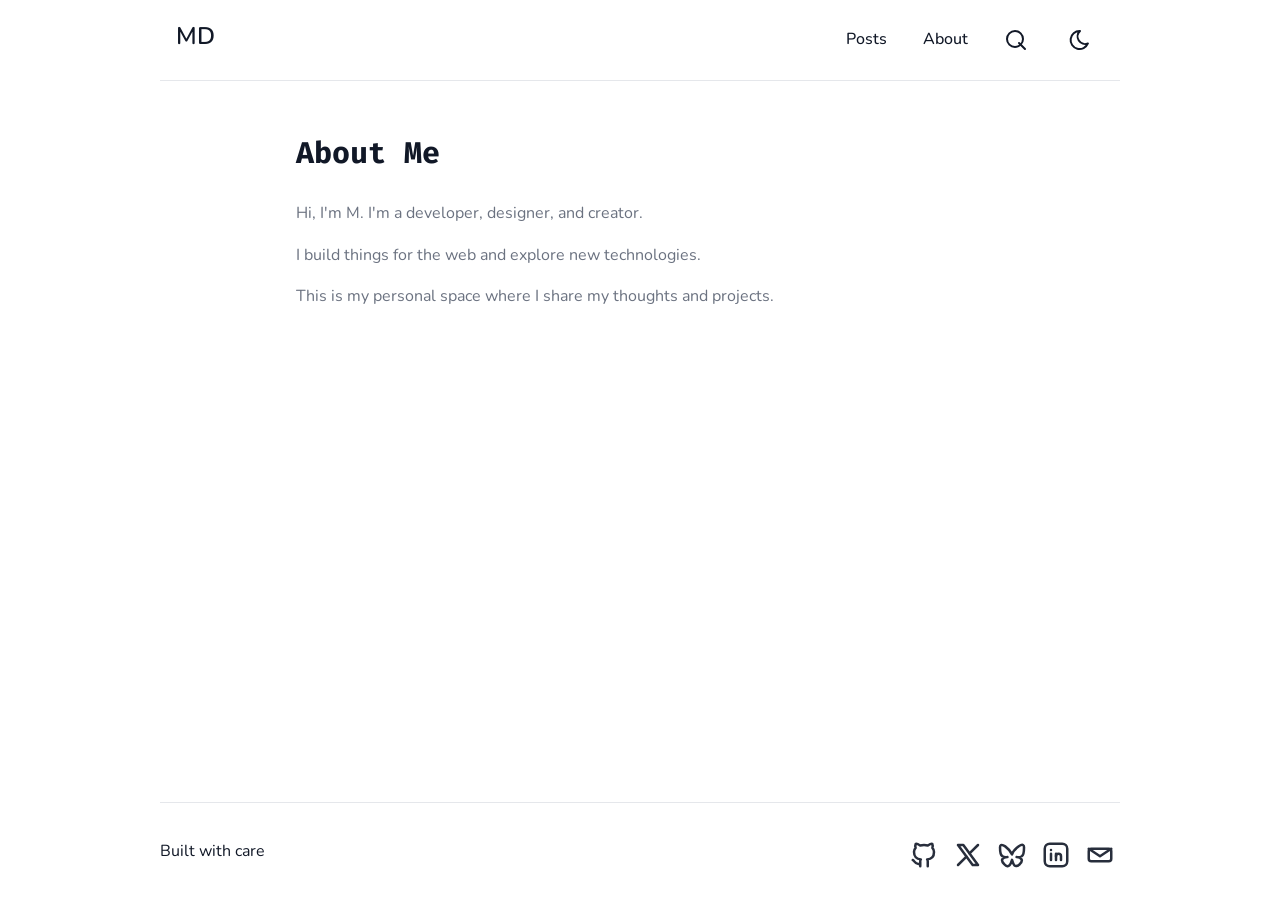
==== about/index.html @ 221013ae "bugfix, about, search" ====
<!DOCTYPE html>
<html lang="en">
<head>
    <meta charset="UTF-8">
    <meta name="viewport" content="width=device-width, initial-scale=1.0">
    <title>About - MD</title>
    <meta name="description" content="About MD - Developer, Designer, Creator.">
    <link rel="icon" type="image/x-icon" href="../favicon.ico">
    <link rel="preconnect" href="https://fonts.googleapis.com">
    <link rel="preconnect" href="https://fonts.gstatic.com" crossorigin>
    <link href="https://fonts.googleapis.com/css2?family=Fira+Code:wght@400;600&family=Nunito:wght@400;600;700&display=swap" rel="stylesheet">
    <link rel="stylesheet" href="../styles.css">
    <style>
        h1, h2 { font-family: 'Fira Code', monospace; }
        body, h3, h4, h5, h6, p, a, li { font-family: 'Nunito', sans-serif; }
    </style>
</head>
<body>
    <header>
        <a id="skip-to-content" href="#main-content">Skip to content</a>
        <div id="nav-container">
            <div id="top-nav-wrap">
                <a href="../" class="site-title">MD</a>
                <nav id="nav-menu">
                    <button id="menu-btn" aria-label="Open Menu" aria-expanded="false" aria-controls="menu-items">
                        <svg class="icon" id="menu-icon" width="24" height="24" viewBox="0 0 24 24" fill="none" stroke="currentColor" stroke-width="2" stroke-linecap="round" stroke-linejoin="round">
                            <path d="M4 6h16"></path>
                            <path d="M7 12h13"></path>
                            <path d="M10 18h10"></path>
                        </svg>
                        <svg class="icon hidden" id="close-icon" width="24" height="24" viewBox="0 0 24 24" fill="none" stroke="currentColor" stroke-width="2" stroke-linecap="round" stroke-linejoin="round">
                            <path d="M18 6l-12 12"></path>
                            <path d="M6 6l12 12"></path>
                        </svg>
                    </button>
                    <ul id="menu-items" class="hidden">
                        <li><a href="../posts/">Posts</a></li>
                        <li><a href="../about/">About</a></li>
                        <li>
                            <a href="../search/" class="icon-btn" aria-label="search" title="Search">
                                <svg width="24" height="24" viewBox="0 0 24 24" fill="none" stroke="currentColor" stroke-width="2" stroke-linecap="round" stroke-linejoin="round">
                                    <circle cx="11" cy="11" r="8"></circle>
                                    <path d="M21 21l-6 -6"></path>
                                </svg>
                            </a>
                        </li>
                        <li>
                            <button id="theme-btn" class="icon-btn" title="Toggles light & dark" aria-label="auto" aria-live="polite">
                                <svg class="sun-icon" width="24" height="24" viewBox="0 0 24 24" fill="none" stroke="currentColor" stroke-width="2" stroke-linecap="round" stroke-linejoin="round">
                                    <path d="M12 3a7.5 7.5 0 0 0 7.92 12.446a9 9 0 1 1 -8.313 -12.454z"></path>
                                </svg>
                                <svg class="moon-icon" width="24" height="24" viewBox="0 0 24 24" fill="none" stroke="currentColor" stroke-width="2" stroke-linecap="round" stroke-linejoin="round">
                                    <circle cx="12" cy="12" r="5"></circle>
                                    <path d="M12 1v2"></path>
                                    <path d="M12 21v2"></path>
                                    <path d="M4.22 4.22l1.42 1.42"></path>
                                    <path d="M18.36 18.36l1.42 1.42"></path>
                                    <path d="M1 12h2"></path>
                                    <path d="M21 12h2"></path>
                                    <path d="M4.22 19.78l1.42-1.42"></path>
                                    <path d="M18.36 5.64l1.42-1.42"></path>
                                </svg>
                            </button>
                        </li>
                    </ul>
                </nav>
            </div>
        </div>
        <div class="divider"></div>
    </header>

    <main id="main-content">
        <section class="page-content">
            <h1>About Me</h1>
            <p>Hi, I'm M. I'm a developer, designer, and creator.</p>
            <p>I build things for the web and explore new technologies.</p>
            <p>This is my personal space where I share my thoughts and projects.</p>
        </section>
    </main>

    <footer>
        <div class="divider"></div>
        <div class="footer-content">
            <div class="social-links">
                <a href="#" class="social-link" title="GitHub">
                    <svg width="24" height="24" viewBox="0 0 24 24" fill="none" stroke="currentColor" stroke-width="2" stroke-linecap="round" stroke-linejoin="round">
                        <path d="M9 19c-4.3 1.4 -4.3 -2.5 -6 -3m12 5v-3.5c0 -1 .1 -1.4 -.5 -2c2.8 -.3 5.5 -1.4 5.5 -6a4.6 4.6 0 0 0 -1.3 -3.2a4.2 4.2 0 0 0 -.1 -3.2s-1.1 -.3 -3.5 1.3a12.3 12.3 0 0 0 -6.2 0c-2.4 -1.6 -3.5 -1.3 -3.5 -1.3a4.2 4.2 0 0 0 -.1 3.2a4.6 4.6 0 0 0 -1.3 3.2c0 4.6 2.7 5.7 5.5 6c-.6 .6 -.6 1.2 -.5 2v3.5"></path>
                    </svg>
                </a>
                <a href="#" class="social-link" title="X">
                    <svg width="24" height="24" viewBox="0 0 24 24" fill="none" stroke="currentColor" stroke-width="2" stroke-linecap="round" stroke-linejoin="round">
                        <path d="M4 4l11.733 16h4.267l-11.733 -16z"></path>
                        <path d="M4 20l6.768 -6.768m2.46 -2.46l6.772 -6.772"></path>
                    </svg>
                </a>
                <a href="#" class="social-link" title="BlueSky">
                    <svg width="24" height="24" viewBox="0 0 24 24" fill="none" stroke="currentColor" stroke-width="2" stroke-linecap="round" stroke-linejoin="round">
                        <path d="M12 11.5c-.87-1.69-3.24-4.84-5.44-6.4c-2.1-1.48-2.89-1.24-3.42-1.01c-.62.27-.72 1.17-.72 1.72c0 .55.3 4.52.5 5.18c.65 2.19 2.97 2.93 5.1 2.69c.11-.02.22-.03.33-.04c-.11.01-.22.03-.33.04c-3.13.47-5.91 1.61-2.26 5.67c4.01 4.15 5.5-.89 6.26-3.45c.76 2.56 1.64 7.42 6.19 3.45c3.41-3.45.94-5.2-2.19-5.67c-.11-.01-.22-.03-.33-.04c.11.01.22.02.33.04c2.14.24 4.45-.5 5.1-2.69c.2-.66.5-4.63.5-5.18c0-.55-.11-1.49-.72-1.77c-.53-.24-1.33-.5-3.44.99c-2.2 1.56-4.57 3.71-5.44 6.4Z"></path>
                    </svg>
                </a>
                <a href="#" class="social-link" title="LinkedIn">
                    <svg width="24" height="24" viewBox="0 0 24 24" fill="none" stroke="currentColor" stroke-width="2" stroke-linecap="round" stroke-linejoin="round">
                        <path d="M8 11v5"></path>
                        <path d="M8 8v.01"></path>
                        <path d="M12 16v-5"></path>
                        <path d="M16 16v-3a2 2 0 1 0 -4 0"></path>
                        <path d="M3 7a4 4 0 0 1 4 -4h10a4 4 0 0 1 4 4v10a4 4 0 0 1 -4 4h-10a4 4 0 0 1 -4 -4z"></path>
                    </svg>
                </a>
                <a href="#" class="social-link" title="Email">
                    <svg width="24" height="24" viewBox="0 0 24 24" fill="none" stroke="currentColor" stroke-width="2" stroke-linecap="round" stroke-linejoin="round">
                        <rect x="3" y="7" width="18" height="10" rx="2"></rect>
                        <path d="M3 7l9 6l9 -6"></path>
                    </svg>
                </a>
            </div>
            <div class="footer-credit">
                <span>Built with care</span>
            </div>
        </div>
    </footer>

    <script src="../script.js"></script>
</body>
</html>
---- styles.css ----
:root {
    --bg-primary: #ffffff;
    --bg-secondary: #f9fafb;
    --text-primary: #111827;
    --text-secondary: #6b7280;
    --accent: #2563eb;
    --border: #e5e7eb;
    --icon-stroke: #6b7280;
}

[data-theme="dark"] {
    --bg-primary: #111827;
    --bg-secondary: #1f2937;
    --text-primary: #f9fafb;
    --text-secondary: #9ca3af;
    --accent: #60a5fa;
    --border: #374151;
    --icon-stroke: #9ca3af;
}

* {
    margin: 0;
    padding: 0;
    box-sizing: border-box;
}

html {
    font-family: -apple-system, BlinkMacSystemFont, "Segoe UI", Roboto, "Helvetica Neue", Arial, sans-serif;
    font-size: 16px;
    line-height: 1.6;
    color: var(--text-primary);
    background-color: var(--bg-primary);
    transition: background-color 0.3s ease, color 0.3s ease;
}

body {
    min-height: 100vh;
    display: flex;
    flex-direction: column;
}

a {
    color: inherit;
    text-decoration: none;
}

ul {
    list-style: none;
}

button {
    background: none;
    border: none;
    cursor: pointer;
    font: inherit;
    color: inherit;
}

#skip-to-content {
    position: absolute;
    top: -100px;
    left: 16px;
    z-index: 50;
    background: var(--bg-primary);
    color: var(--accent);
    padding: 8px 12px;
    border-radius: 4px;
    transition: top 0.2s;
}

#skip-to-content:focus {
    top: 16px;
}

#nav-container {
    max-width: 960px;
    margin: 0 auto;
    padding: 0 16px;
}

#top-nav-wrap {
    display: flex;
    justify-content: space-between;
    align-items: baseline;
    padding: 16px 0;
}

.site-title {
    font-size: 1.5rem;
    font-weight: 600;
    white-space: nowrap;
}

#nav-menu {
    display: flex;
    flex-direction: column;
    align-items: center;
}

#menu-btn {
    display: none;
    padding: 8px;
}

#menu-btn .icon {
    display: block;
}

#menu-items {
    display: flex;
    gap: 20px;
    align-items: center;
}

#menu-items li a,
#menu-items li button {
    padding: 4px 8px;
    font-weight: 500;
    transition: color 0.2s;
}

#menu-items li a:hover,
#menu-items li button:hover {
    color: var(--accent);
}

.icon-btn {
    display: flex;
    align-items: center;
    justify-content: center;
    padding: 12px;
}

@media (min-width: 641px) {
    #menu-items {
        display: flex !important;
    }
}

@media (max-width: 640px) {
    #menu-btn {
        display: block;
        align-self: flex-end;
    }

    #menu-items {
        display: none;
        flex-direction: column;
        width: 176px;
        margin-top: 16px;
        gap: 8px;
    }

    #menu-items:not(.hidden) {
        display: grid;
        grid-template-columns: 1fr 1fr;
    }

    #menu-items li a {
        display: block;
        text-align: center;
        padding: 12px;
    }

    #menu-items li .icon-btn {
        padding: 12px;
    }
}

#theme-btn {
    position: relative;
    width: 48px;
    height: 48px;
    transition: background-color 0.3s ease;
}

@media (max-width: 640px) {
    #theme-btn {
        width: 48px;
        height: 48px;
    }
}

#theme-btn svg {
    position: absolute;
    top: 50%;
    left: 50%;
    transform: translate(-50%, -50%);
    transition: opacity 0.4s ease, transform 0.4s ease;
}

.sun-icon {
    opacity: 1;
    transform: scale(1) rotate(0deg);
}

.moon-icon {
    opacity: 0;
    transform: scale(0) rotate(-90deg);
}

[data-theme="dark"] .sun-icon {
    opacity: 0;
    transform: scale(0) rotate(90deg);
}

[data-theme="dark"] .moon-icon {
    opacity: 1;
    transform: scale(1) rotate(0deg);
}

.divider {
    max-width: 960px;
    margin: 0 auto;
    border: 0;
    border-top: 1px solid var(--border);
}

main {
    max-width: 960px;
    width: 100%;
    margin: 0 auto;
    padding: 0 16px;
}

#hero {
    padding-top: 24px;
    padding-bottom: 16px;
}

.hero-content {
    display: flex;
    flex-direction: column;
    gap: 16px;
    align-items: center;
}

@media (min-width: 640px) {
    .hero-content {
        flex-direction: row;
        align-items: flex-start;
    }
}

.avatar-link {
    display: block;
    margin: 0 auto;
    transition: transform 0.3s, box-shadow 0.3s;
}

.avatar-link:hover .avatar {
    transform: scale(1.05);
    box-shadow: 0 10px 25px rgba(0, 0, 0, 0.15);
}

.avatar-placeholder {
    width: 96px;
    height: 96px;
    border-radius: 50%;
    background: var(--bg-secondary);
    display: flex;
    align-items: center;
    justify-content: center;
    font-family: 'Fira Code', monospace;
    font-size: 1.5rem;
    font-weight: 600;
    color: var(--text);
}

.hero-text {
    flex: 1;
    text-align: center;
}

@media (min-width: 640px) {
    .hero-text {
        text-align: left;
        padding-left: 16px;
    }
}

.title-row {
    display: flex;
    align-items: center;
    justify-content: center;
    gap: 8px;
}

@media (min-width: 640px) {
    .title-row {
        justify-content: flex-start;
    }
}

h1 {
    font-size: 1.5rem;
    font-weight: 700;
    margin: 8px 0;
}

@media (min-width: 640px) {
    h1 {
        font-size: 1.875rem;
        margin: 16px 0;
    }
}

.rss-link svg {
    stroke: var(--accent);
    stroke-width: 3;
    transform: scale(1.25);
}

.hero-text p {
    opacity: 0.8;
}

.social-links {
    display: flex;
    justify-content: center;
    gap: 4px;
    margin-top: 16px;
    flex-wrap: wrap;
}

@media (min-width: 640px) {
    .social-links {
        justify-content: flex-start;
    }
}

.social-link {
    display: inline-block;
    padding: 8px;
    transition: transform 0.2s, color 0.2s;
}

.social-link:hover {
    color: var(--accent);
    transform: rotate(6deg);
}

.social-link svg {
    display: inline-block;
    width: 24px;
    height: 24px;
    transform: scale(1.25);
    opacity: 0.9;
}

@media (max-width: 640px) {
    .social-link svg {
        transform: scale(1.25);
    }
}

#recent-posts {
    padding-top: 48px;
    padding-bottom: 24px;
}

#recent-posts ul li {
    margin: 32px 0;
}

.post-item h3 {
    font-size: 1.125rem;
    font-weight: 500;
    text-decoration: dashed;
    text-underline-offset: 4px;
}

.post-link {
    display: inline-block;
    color: var(--accent);
    text-decoration: dashed;
}

.post-link:hover {
    text-decoration: underline;
    text-underline-offset: 4px;
}

.post-meta {
    display: flex;
    align-items: center;
    gap: 12px;
    margin-bottom: 12px;
}

.post-meta .date {
    display: flex;
    align-items: center;
    gap: 8px;
    opacity: 0.8;
}

.post-meta svg {
    display: inline-block;
    width: 20px;
    height: 20px;
    min-width: 20px;
}

@media (max-width: 640px) {
    .post-meta svg {
        width: 16px;
        height: 16px;
        min-width: 16px;
    }
}

.post-meta time {
    font-size: 0.875rem;
    font-style: italic;
}

.read-time {
    font-size: 0.875rem;
    font-style: italic;
    opacity: 0.8;
}

.post-item > p {
    opacity: 0.8;
    flex: 1;
}

.all-posts-link {
    text-align: center;
    margin: 32px 0;
}

.all-posts-link a {
    display: inline-block;
    color: inherit;
    transition: color 0.2s;
}

.all-posts-link a:hover {
    color: var(--accent);
}

.all-posts-link svg {
    display: inline-block;
    vertical-align: middle;
}

footer {
    width: 100%;
    max-width: 960px;
    margin: auto auto 0;
}

.footer-content {
    display: flex;
    flex-direction: column;
    align-items: center;
    justify-content: space-between;
    padding: 24px 16px;
}

@media (min-width: 640px) {
    .footer-content {
        flex-direction: row-reverse;
        padding: 16px 0;
    }
}

.footer-credit {
    display: flex;
    flex-direction: column;
    align-items: center;
    white-space: nowrap;
    margin-top: 8px;
}

@media (min-width: 640px) {
    .footer-credit {
        margin-top: 0;
    }
}

.footer-credit a {
    transition: color 0.2s;
}

.footer-credit a:hover {
    color: var(--accent);
}

.hidden {
    display: none !important;
}

.sr-only {
    position: absolute;
    width: 1px;
    height: 1px;
    padding: 0;
    margin: -1px;
    overflow: hidden;
    clip: rect(0, 0, 0, 0);
    white-space: nowrap;
    border: 0;
}

.markdown-content {
    line-height: 1.7;
}

.markdown-content h1,
.markdown-content h2,
.markdown-content h3,
.markdown-content h4,
.markdown-content h5,
.markdown-content h6 {
    margin-top: 1.5em;
    margin-bottom: 0.5em;
}

.markdown-content p {
    margin-bottom: 1em;
}

.markdown-content strong {
    font-weight: 700;
}

.markdown-content em {
    font-style: italic;
}

.markdown-content u {
    text-decoration: underline;
}

.markdown-content a {
    color: var(--link);
}

.markdown-content a:hover {
    text-decoration: underline;
}

.markdown-content code {
    font-family: 'Fira Code', monospace;
    background: var(--bg-secondary);
    padding: 0.2em 0.4em;
    border-radius: 4px;
    font-size: 0.9em;
}

.markdown-content pre {
    background: var(--bg-secondary);
    padding: 1em;
    border-radius: 8px;
    overflow-x: auto;
    margin: 1em 0;
}

.markdown-content pre code {
    background: none;
    padding: 0;
}

.markdown-content blockquote {
    border-left: 4px solid var(--border);
    padding-left: 1em;
    margin: 1em 0;
    font-style: italic;
    color: var(--text-secondary);
}

.markdown-content img {
    max-width: 100%;
    height: auto;
    border-radius: 8px;
    margin: 1em 0;
}

.markdown-content ul,
.markdown-content ol {
    padding-left: 1.5em;
    margin: 1em 0;
}

.markdown-content li {
    margin-bottom: 0.5em;
}

.markdown-content hr {
    border: none;
    border-top: 1px solid var(--border);
    margin: 2em 0;
}

.post-header {
    margin-bottom: 2em;
}

.post-header h1 {
    margin-bottom: 0.5em;
}

.page-content {
    max-width: 720px;
    margin: 0 auto;
    padding: 2rem 1rem;
}

.page-content h1 {
    margin-bottom: 1.5rem;
}

.page-content p {
    margin-bottom: 1rem;
    color: var(--text-secondary);
}

.search-page {
    max-width: 720px;
    margin: 0 auto;
    padding: 2rem 1rem;
}

.search-page h1 {
    margin-bottom: 1.5rem;
}

.search-form {
    margin-bottom: 2rem;
}

.search-form input {
    width: 100%;
    padding: 12px 16px;
    font-size: 1rem;
    border: 1px solid var(--border);
    border-radius: 8px;
    background: var(--bg-secondary);
    color: var(--text-primary);
    outline: none;
    transition: border-color 0.2s, box-shadow 0.2s;
}

.search-form input:focus {
    border-color: var(--accent);
    box-shadow: 0 0 0 3px rgba(37, 99, 235, 0.1);
}

#search-results {
    display: flex;
    flex-direction: column;
    gap: 1.5rem;
}

#search-empty {
    color: var(--text-secondary);
    text-align: center;
    padding: 2rem;
}
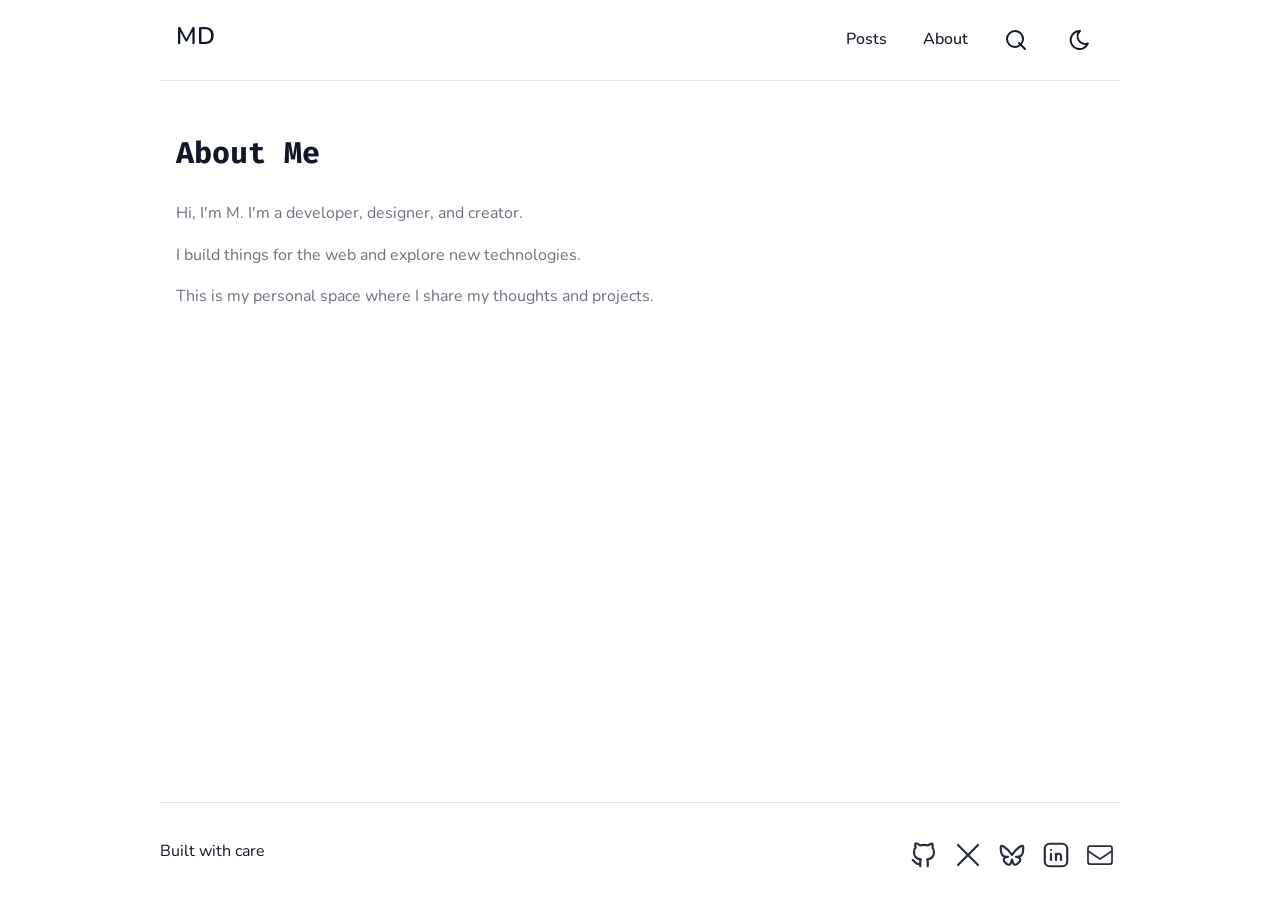
==== commit dba37a81: "bugfix, features" ====
--- a/about/index.html
+++ b/about/index.html
@@ -82,37 +82,67 @@
         <div class="divider"></div>
         <div class="footer-content">
             <div class="social-links">
-                <a href="#" class="social-link" title="GitHub">
-                    <svg width="24" height="24" viewBox="0 0 24 24" fill="none" stroke="currentColor" stroke-width="2" stroke-linecap="round" stroke-linejoin="round">
-                        <path d="M9 19c-4.3 1.4 -4.3 -2.5 -6 -3m12 5v-3.5c0 -1 .1 -1.4 -.5 -2c2.8 -.3 5.5 -1.4 5.5 -6a4.6 4.6 0 0 0 -1.3 -3.2a4.2 4.2 0 0 0 -.1 -3.2s-1.1 -.3 -3.5 1.3a12.3 12.3 0 0 0 -6.2 0c-2.4 -1.6 -3.5 -1.3 -3.5 -1.3a4.2 4.2 0 0 0 -.1 3.2a4.6 4.6 0 0 0 -1.3 3.2c0 4.6 2.7 5.7 5.5 6c-.6 .6 -.6 1.2 -.5 2v3.5"></path>
-                    </svg>
-                </a>
-                <a href="#" class="social-link" title="X">
-                    <svg width="24" height="24" viewBox="0 0 24 24" fill="none" stroke="currentColor" stroke-width="2" stroke-linecap="round" stroke-linejoin="round">
-                        <path d="M4 4l11.733 16h4.267l-11.733 -16z"></path>
-                        <path d="M4 20l6.768 -6.768m2.46 -2.46l6.772 -6.772"></path>
-                    </svg>
-                </a>
-                <a href="#" class="social-link" title="BlueSky">
-                    <svg width="24" height="24" viewBox="0 0 24 24" fill="none" stroke="currentColor" stroke-width="2" stroke-linecap="round" stroke-linejoin="round">
-                        <path d="M12 11.5c-.87-1.69-3.24-4.84-5.44-6.4c-2.1-1.48-2.89-1.24-3.42-1.01c-.62.27-.72 1.17-.72 1.72c0 .55.3 4.52.5 5.18c.65 2.19 2.97 2.93 5.1 2.69c.11-.02.22-.03.33-.04c-.11.01-.22.03-.33.04c-3.13.47-5.91 1.61-2.26 5.67c4.01 4.15 5.5-.89 6.26-3.45c.76 2.56 1.64 7.42 6.19 3.45c3.41-3.45.94-5.2-2.19-5.67c-.11-.01-.22-.03-.33-.04c.11.01.22.02.33.04c2.14.24 4.45-.5 5.1-2.69c.2-.66.5-4.63.5-5.18c0-.55-.11-1.49-.72-1.77c-.53-.24-1.33-.5-3.44.99c-2.2 1.56-4.57 3.71-5.44 6.4Z"></path>
-                    </svg>
-                </a>
-                <a href="#" class="social-link" title="LinkedIn">
-                    <svg width="24" height="24" viewBox="0 0 24 24" fill="none" stroke="currentColor" stroke-width="2" stroke-linecap="round" stroke-linejoin="round">
-                        <path d="M8 11v5"></path>
-                        <path d="M8 8v.01"></path>
-                        <path d="M12 16v-5"></path>
-                        <path d="M16 16v-3a2 2 0 1 0 -4 0"></path>
-                        <path d="M3 7a4 4 0 0 1 4 -4h10a4 4 0 0 1 4 4v10a4 4 0 0 1 -4 4h-10a4 4 0 0 1 -4 -4z"></path>
-                    </svg>
-                </a>
-                <a href="#" class="social-link" title="Email">
-                    <svg width="24" height="24" viewBox="0 0 24 24" fill="none" stroke="currentColor" stroke-width="2" stroke-linecap="round" stroke-linejoin="round">
-                        <rect x="3" y="7" width="18" height="10" rx="2"></rect>
-                        <path d="M3 7l9 6l9 -6"></path>
-                    </svg>
-                </a>
+                <!-- GitHub -->
+<a href="#" class="social-link" title="GitHub">
+<svg viewBox="0 0 24 24" width="24" height="24" fill="none"
+stroke="currentColor" stroke-width="1.75"
+stroke-linecap="round" stroke-linejoin="round">
+<path d="M9 19c-4 1.5-4-2-6-3"/>
+<path d="M15 21v-3.5c0-1 .1-1.5-.5-2 3-.35 5.5-1.5 5.5-6
+0-1.2-.4-2.3-1.2-3.2.1-.3.5-1.6-.1-3.3
+0 0-1.1-.3-3.5 1.3a11.8 11.8 0 0 0-6.4 0
+C6.4 2.4 5.3 2.7 5.3 2.7c-.6 1.7-.2 3 .1 3.3
+A4.6 4.6 0 0 0 4 9.5c0 4.5 2.5 5.6 5.5 6
+-.6.5-.6 1.2-.5 2V21"/>
+</svg>
+</a>
+
+<!-- X -->
+<a href="#" class="social-link" title="X">
+<svg viewBox="0 0 24 24" width="24" height="24" fill="none"
+stroke="currentColor" stroke-width="1.75"
+stroke-linecap="round" stroke-linejoin="round">
+<path d="M4 4L20 20"/>
+<path d="M20 4L4 20"/>
+</svg>
+</a>
+
+<!-- Bluesky -->
+<a href="#" class="social-link" title="Bluesky">
+<svg viewBox="0 0 24 24" width="24" height="24" fill="none"
+stroke="currentColor" stroke-width="1.75"
+stroke-linecap="round" stroke-linejoin="round">
+<path d="M12 12c-1.5-2.5-4.5-5.5-7-7-1-.6-2-.4-2 .7
+0 1.2.3 4 .6 5 .7 2.2 3 3 5.3 2.7
+-2.8.5-5.2 1.7-2 5 3.5 3.6 4.6-.7 5.1-2.7
+.5 2 1.6 6.3 5.1 2.7 3.2-3.3.8-4.5-2-5
+2.3.3 4.6-.5 5.3-2.7.3-1 .6-3.8.6-5
+0-1.1-1-1.3-2-.7-2.5 1.5-5.5 4.5-7 7z"/>
+</svg>
+</a>
+
+<!-- LinkedIn -->
+<a href="#" class="social-link" title="LinkedIn">
+<svg viewBox="0 0 24 24" width="24" height="24" fill="none"
+stroke="currentColor" stroke-width="1.75"
+stroke-linecap="round" stroke-linejoin="round">
+<rect x="3" y="3" width="18" height="18" rx="4"/>
+<path d="M8 11v5"/>
+<path d="M8 8v.01"/>
+<path d="M12 16v-5"/>
+<path d="M16 16v-3a2 2 0 0 0-4 0"/>
+</svg>
+</a>
+
+<!-- Email -->
+<a href="#" class="social-link" title="Email">
+<svg width="28" height="18" viewBox="0 0 30 24" fill="none"
+     stroke="currentColor" stroke-width="1.75"
+     stroke-linecap="round" stroke-linejoin="round">
+  <rect x="3" y="3" width="24" height="18" rx="2"></rect>
+  <path d="M3 8l12 8 12-8"></path>
+</svg>
+</a>
             </div>
             <div class="footer-credit">
                 <span>Built with care</span>
--- a/styles.css
+++ b/styles.css
@@ -1,3 +1,7 @@
+@view-transition {
+  navigation: auto;
+}
+
 :root {
     --bg-primary: #ffffff;
     --bg-secondary: #f9fafb;
@@ -604,9 +608,9 @@
 }
 
 .page-content {
-    max-width: 720px;
+    max-width: 960px;
     margin: 0 auto;
-    padding: 2rem 1rem;
+    padding: 2rem 0rem;
 }
 
 .page-content h1 {
@@ -619,9 +623,9 @@
 }
 
 .search-page {
-    max-width: 720px;
+    max-width: 960px;
     margin: 0 auto;
-    padding: 2rem 1rem;
+    padding: 2rem 0rem;
 }
 
 .search-page h1 {
@@ -660,3 +664,85 @@
     text-align: center;
     padding: 2rem;
 }
+
+#all-posts {
+    max-width: 960px;
+    margin: 0 auto;
+    padding: 2rem 0rem;
+}
+
+#all-posts h1 {
+    margin-bottom: 2rem;
+}
+
+#all-posts ul {
+    list-style: none;
+    padding: 0;
+}
+
+.year-group {
+    margin-bottom: 2.5rem;
+}
+
+.year-header {
+    font-size: 1.5rem;
+    margin-bottom: 1.5rem;
+    padding-bottom: 0.5rem;
+    border-bottom: 1px solid var(--border);
+    display: flex;
+    align-items: baseline;
+    gap: 0.5rem;
+}
+
+.year-count {
+    font-size: 1rem;
+    color: var(--text-secondary);
+    font-weight: normal;
+}
+
+.month-group {
+    margin-bottom: 1.5rem;
+}
+
+.month-header {
+    font-size: 1.1rem;
+    color: var(--text-secondary);
+    margin-bottom: 1rem;
+    margin-top: 1.5rem;
+}
+
+.month-posts {
+    list-style: none;
+    padding: 0;
+}
+
+.month-posts li {
+    margin-bottom: 1.5rem;
+}
+
+.month-posts .post-link h3 {
+    font-size: 1.1rem;
+    font-weight: 600;
+    margin-bottom: 0.25rem;
+    transition: color 0.2s;
+}
+
+.month-posts .post-link:hover h3 {
+    color: var(--accent);
+}
+
+.month-posts .post-meta {
+    font-size: 0.875rem;
+    color: var(--text-secondary);
+    margin-bottom: 0.5rem;
+}
+
+.month-posts .post-meta .read-time {
+    margin-left: 0.5rem;
+}
+
+.month-posts p {
+    font-size: 0.95rem;
+    color: var(--text-secondary);
+    line-height: 1.5;
+}
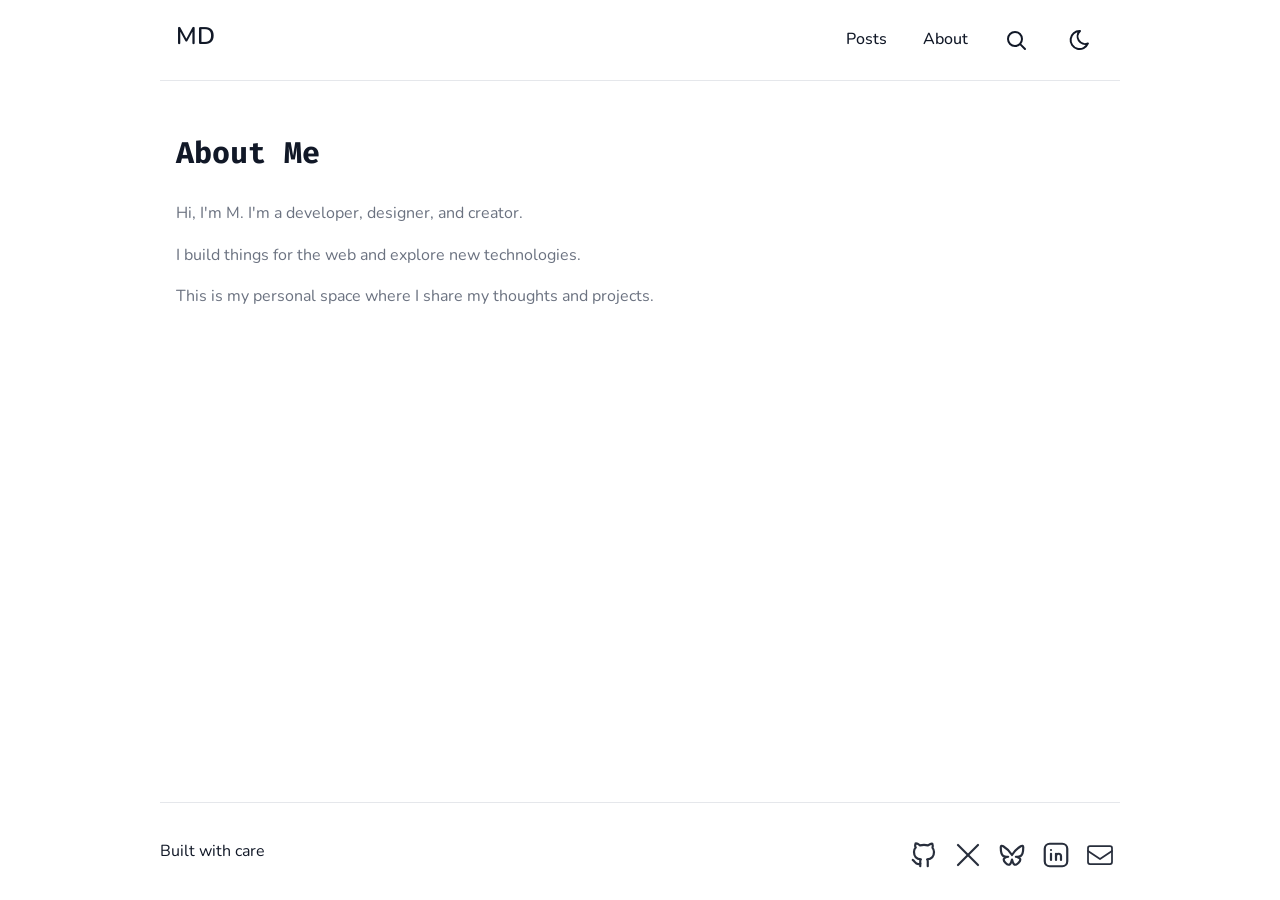
==== commit 42d4e3c2: "bugfix, features" ====
--- a/about/index.html
+++ b/about/index.html
@@ -39,8 +39,8 @@
                         <li>
                             <a href="../search/" class="icon-btn" aria-label="search" title="Search">
                                 <svg width="24" height="24" viewBox="0 0 24 24" fill="none" stroke="currentColor" stroke-width="2" stroke-linecap="round" stroke-linejoin="round">
-                                    <circle cx="11" cy="11" r="8"></circle>
-                                    <path d="M21 21l-6 -6"></path>
+                                    <circle cx="11" cy="11" r="7"></circle>
+                                    <path d="M16.65 16.65L21 21"></path>
                                 </svg>
                             </a>
                         </li>
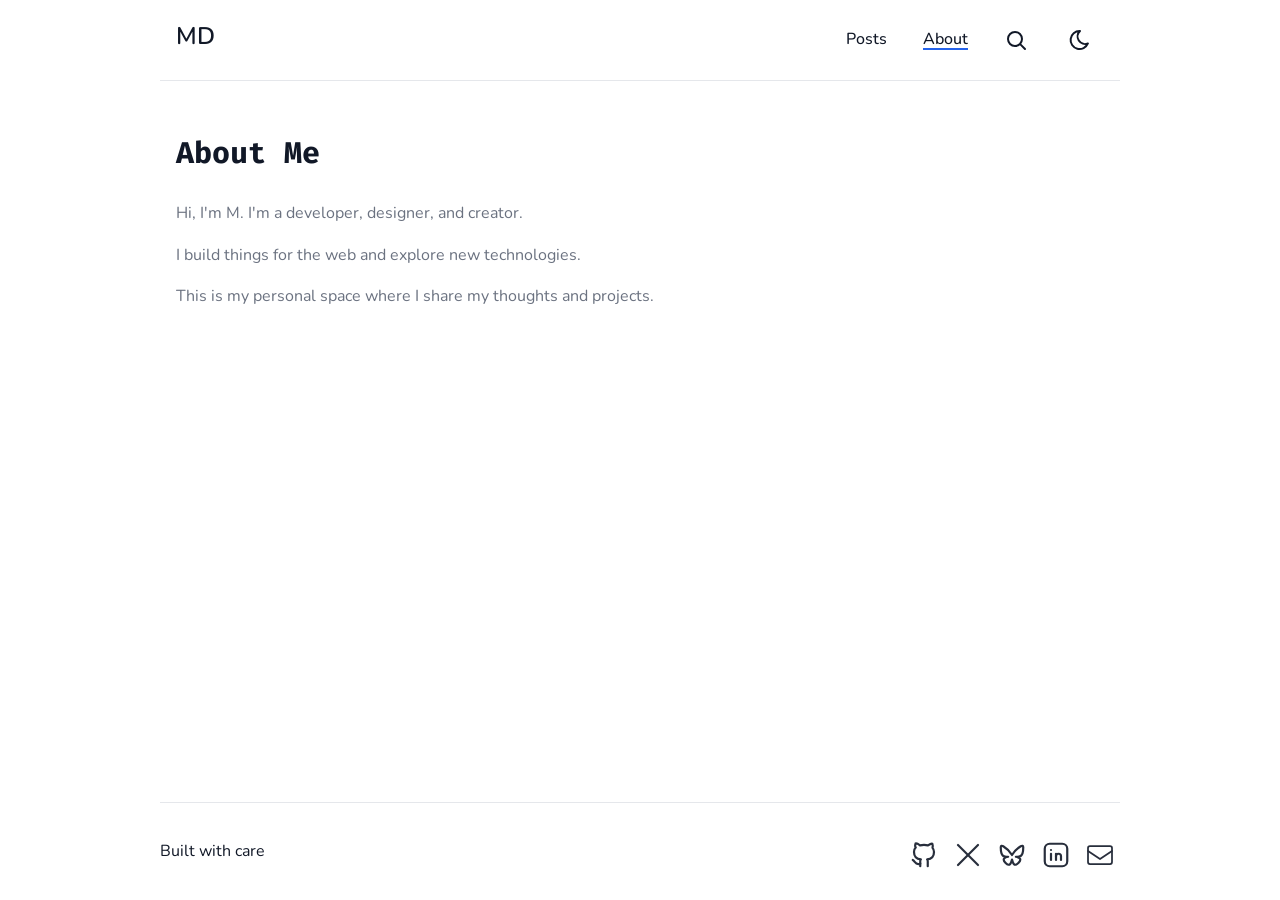
==== commit f0f773f3: "bugfix" ====
--- a/about/index.html
+++ b/about/index.html
@@ -35,7 +35,7 @@
                     </button>
                     <ul id="menu-items" class="hidden">
                         <li><a href="../posts/">Posts</a></li>
-                        <li><a href="../about/">About</a></li>
+                        <li><a href="../about/" class="active">About</a></li>
                         <li>
                             <a href="../search/" class="icon-btn" aria-label="search" title="Search">
                                 <svg width="24" height="24" viewBox="0 0 24 24" fill="none" stroke="currentColor" stroke-width="2" stroke-linecap="round" stroke-linejoin="round">
--- a/styles.css
+++ b/styles.css
@@ -128,6 +128,13 @@
     color: var(--accent);
 }
 
+#menu-items li a.active {
+    text-decoration: underline;
+    text-underline-offset: 4px;
+    text-decoration-thickness: 2px;
+    text-decoration-color: var(--accent);
+}
+
 .icon-btn {
     display: flex;
     align-items: center;
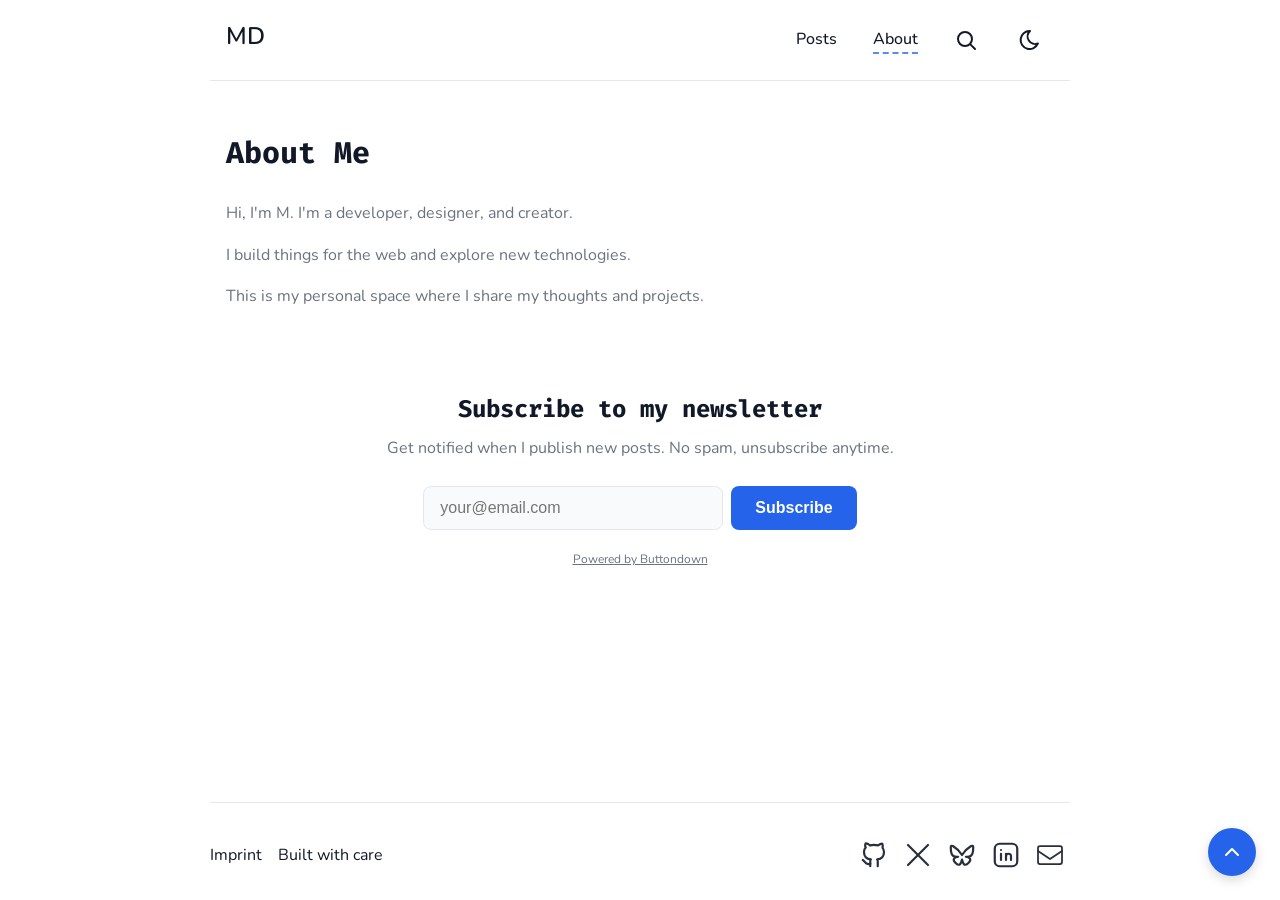
==== commit 822ca873: "bugfix" ====
--- a/about/index.html
+++ b/about/index.html
@@ -76,6 +76,22 @@
             <p>I build things for the web and explore new technologies.</p>
             <p>This is my personal space where I share my thoughts and projects.</p>
         </section>
+
+        <section class="newsletter-section">
+            <h2>Subscribe to my newsletter</h2>
+            <p>Get notified when I publish new posts. No spam, unsubscribe anytime.</p>
+            <form
+              action="https://buttondown.com/api/emails/embed-subscribe/markusword"
+              method="post"
+              class="newsletter-form"
+            >
+                <input type="email" name="email" id="bd-email" placeholder="your@email.com" required>
+                <input type="submit" value="Subscribe">
+                <p class="powered-by">
+                    <a href="https://buttondown.com/refer/markusword" target="_blank">Powered by Buttondown</a>
+                </p>
+            </form>
+        </section>
     </main>
 
     <footer>
@@ -135,7 +151,7 @@
 </a>
 
 <!-- Email -->
-<a href="#" class="social-link" title="Email">
+<a href="mailto:markusword.de@proton.me" class="social-link" title="Email">
 <svg width="28" height="18" viewBox="0 0 30 24" fill="none"
      stroke="currentColor" stroke-width="1.75"
      stroke-linecap="round" stroke-linejoin="round">
@@ -145,11 +161,18 @@
 </a>
             </div>
             <div class="footer-credit">
+                <a href="../imprint.html">Imprint</a>
                 <span>Built with care</span>
             </div>
         </div>
     </footer>
 
     <script src="../script.js"></script>
+    
+    <button class="back-to-top" onclick="window.scrollTo({top: 0, behavior: 'smooth'})" aria-label="Back to top">
+        <svg width="24" height="24" viewBox="0 0 24 24" fill="none" stroke="currentColor" stroke-width="2" stroke-linecap="round" stroke-linejoin="round">
+            <path d="M18 15l-6-6-6 6"/>
+        </svg>
+    </button>
 </body>
 </html>
--- a/styles.css
+++ b/styles.css
@@ -77,7 +77,7 @@
 }
 
 #nav-container {
-    max-width: 960px;
+    max-width: 860px;
     margin: 0 auto;
     padding: 0 16px;
 }
@@ -129,10 +129,8 @@
 }
 
 #menu-items li a.active {
-    text-decoration: underline;
-    text-underline-offset: 4px;
-    text-decoration-thickness: 2px;
-    text-decoration-color: var(--accent);
+    text-decoration: underline dashed var(--accent);
+    text-underline-offset: 8px;
 }
 
 .icon-btn {
@@ -221,14 +219,14 @@
 }
 
 .divider {
-    max-width: 960px;
+    max-width: 860px;
     margin: 0 auto;
     border: 0;
     border-top: 1px solid var(--border);
 }
 
 main {
-    max-width: 960px;
+    max-width: 860px;
     width: 100%;
     margin: 0 auto;
     padding: 0 16px;
@@ -459,7 +457,7 @@
 
 footer {
     width: 100%;
-    max-width: 960px;
+    max-width: 860px;
     margin: auto auto 0;
 }
 
@@ -480,16 +478,10 @@
 
 .footer-credit {
     display: flex;
-    flex-direction: column;
     align-items: center;
     white-space: nowrap;
     margin-top: 8px;
-}
-
-@media (min-width: 640px) {
-    .footer-credit {
-        margin-top: 0;
-    }
+    gap: 16px;
 }
 
 .footer-credit a {
@@ -615,7 +607,7 @@
 }
 
 .page-content {
-    max-width: 960px;
+    max-width: 860px;
     margin: 0 auto;
     padding: 2rem 0rem;
 }
@@ -630,7 +622,7 @@
 }
 
 .search-page {
-    max-width: 960px;
+    max-width: 860px;
     margin: 0 auto;
     padding: 2rem 0rem;
 }
@@ -673,7 +665,7 @@
 }
 
 #all-posts {
-    max-width: 960px;
+    max-width: 860px;
     margin: 0 auto;
     padding: 2rem 0rem;
 }
@@ -753,3 +745,299 @@
     color: var(--text-secondary);
     line-height: 1.5;
 }
+
+.post-tags {
+    display: flex;
+    flex-wrap: wrap;
+    gap: 8px;
+    margin-top: 2rem;
+    padding-top: 1.5rem;
+    border-top: 1px solid var(--border);
+}
+
+.tag {
+    display: inline-block;
+    padding: 4px 12px;
+    background: var(--bg-secondary);
+    color: var(--text-secondary);
+    border-radius: 9999px;
+    font-size: 0.875rem;
+    transition: background-color 0.2s, color 0.2s;
+}
+
+.tag:hover {
+    background: var(--accent);
+    color: white;
+}
+
+.share-section {
+    margin-top: 2rem;
+    padding-top: 1.5rem;
+    border-top: 1px solid var(--border);
+    display: flex;
+    align-items: center;
+    gap: 12px;
+    flex-wrap: wrap;
+}
+
+.share-label {
+    font-weight: 500;
+    color: var(--text-secondary);
+}
+
+.share-buttons {
+    display: flex;
+    gap: 8px;
+}
+
+.share-btn {
+    display: flex;
+    align-items: center;
+    justify-content: center;
+    width: 36px;
+    height: 36px;
+    border-radius: 50%;
+    background: var(--bg-secondary);
+    color: var(--text-secondary);
+    transition: background-color 0.2s, color 0.2s;
+}
+
+.share-btn:hover {
+    background: var(--accent);
+    color: white;
+}
+
+.post-navigation {
+    margin-top: 3rem;
+    padding-top: 1.5rem;
+    border-top: 1px solid var(--border);
+}
+
+.post-nav-container {
+    display: flex;
+    flex-direction: column;
+    gap: 1rem;
+}
+
+@media (min-width: 640px) {
+    .post-nav-container {
+        flex-direction: row;
+        justify-content: space-between;
+    }
+}
+
+.post-nav-link {
+    display: flex;
+    align-items: center;
+    gap: 8px;
+    padding: 12px 16px;
+    background: var(--bg-secondary);
+    border-radius: 8px;
+    transition: background-color 0.2s, color 0.2s;
+    text-decoration: none;
+    max-width: 100%;
+}
+
+@media (min-width: 640px) {
+    .post-nav-link {
+        max-width: 45%;
+    }
+}
+
+.post-nav-link:hover {
+    background: var(--accent);
+    color: white;
+}
+
+.post-nav-prev {
+    margin-right: auto;
+}
+
+.post-nav-next {
+    margin-left: auto;
+    text-align: right;
+}
+
+.post-nav-prev svg {
+    transform: rotate(180deg);
+}
+
+.post-nav-label {
+    display: block;
+    font-size: 0.75rem;
+    color: var(--text-secondary);
+    text-transform: uppercase;
+    letter-spacing: 0.05em;
+}
+
+.post-nav-link:hover .post-nav-label {
+    color: rgba(255, 255, 255, 0.8);
+}
+
+.post-nav-title {
+    display: block;
+    font-weight: 600;
+    font-size: 0.95rem;
+    white-space: nowrap;
+    overflow: hidden;
+    text-overflow: ellipsis;
+    flex: 1;
+}
+
+.back-to-top {
+    position: fixed;
+    bottom: 24px;
+    right: 24px;
+    display: flex;
+    align-items: center;
+    justify-content: center;
+    width: 48px;
+    height: 48px;
+    border-radius: 50%;
+    background: var(--accent);
+    color: white;
+    cursor: pointer;
+    box-shadow: 0 4px 12px rgba(0, 0, 0, 0.15);
+    transition: transform 0.2s, box-shadow 0.2s;
+    z-index: 100;
+}
+
+.back-to-top:hover {
+    transform: translateY(-2px);
+    box-shadow: 0 6px 16px rgba(0, 0, 0, 0.2);
+}
+
+.tags-page {
+    max-width: 860px;
+    margin: 0 auto;
+    padding: 2rem 0rem;
+}
+
+.tags-page h1 {
+    margin-bottom: 0.5rem;
+}
+
+.tag-description {
+    color: var(--text-secondary);
+    margin-bottom: 2rem;
+    font-size: 1.1rem;
+}
+
+.tag-posts {
+    list-style: none;
+    padding: 0;
+}
+
+.tag-posts li {
+    margin-bottom: 2rem;
+}
+
+.tag-posts .no-posts {
+    color: var(--text-secondary);
+    text-align: center;
+    padding: 2rem;
+}
+
+.pagination {
+    display: flex;
+    justify-content: center;
+    align-items: center;
+    gap: 16px;
+    margin-top: 3rem;
+    padding-top: 2rem;
+    border-top: 1px solid var(--border);
+}
+
+.pagination-btn {
+    padding: 8px 16px;
+    background: var(--bg-secondary);
+    border-radius: 6px;
+    color: var(--text-primary);
+    transition: background-color 0.2s, color 0.2s;
+}
+
+.pagination-btn:hover {
+    background: var(--accent);
+    color: white;
+}
+
+.pagination-info {
+    color: var(--text-secondary);
+    font-size: 0.9rem;
+}
+
+.newsletter-section {
+    max-width: 860px;
+    margin: 0 auto;
+    padding: 2rem 0;
+    text-align: center;
+}
+
+.newsletter-section h2 {
+    font-size: 1.5rem;
+    margin-bottom: 0.5rem;
+}
+
+.newsletter-section p {
+    color: var(--text-secondary);
+    margin-bottom: 1.5rem;
+}
+
+.newsletter-form {
+    display: flex;
+    gap: 8px;
+    flex-wrap: wrap;
+    justify-content: center;
+}
+
+.newsletter-form input[type="email"] {
+    flex: 1;
+    min-width: 200px;
+    max-width: 300px;
+    padding: 12px 16px;
+    font-size: 1rem;
+    border: 1px solid var(--border);
+    border-radius: 8px;
+    background: var(--bg-secondary);
+    color: var(--text-primary);
+    outline: none;
+    transition: border-color 0.2s, box-shadow 0.2s;
+}
+
+.newsletter-form input[type="email"]:focus {
+    border-color: var(--accent);
+    box-shadow: 0 0 0 3px rgba(37, 99, 235, 0.1);
+}
+
+.newsletter-form input[type="submit"] {
+    padding: 12px 24px;
+    font-size: 1rem;
+    font-weight: 600;
+    border: none;
+    border-radius: 8px;
+    background: var(--accent);
+    color: white;
+    cursor: pointer;
+    transition: background-color 0.2s, transform 0.2s;
+}
+
+.newsletter-form input[type="submit"]:hover {
+    background: #1d4ed8;
+    transform: translateY(-1px);
+}
+
+.newsletter-form .powered-by {
+    width: 100%;
+    margin-top: 12px;
+    font-size: 0.75rem;
+    color: var(--text-secondary);
+}
+
+.newsletter-form .powered-by a {
+    color: var(--text-secondary);
+    text-decoration: underline;
+}
+
+.newsletter-form .powered-by a:hover {
+    color: var(--accent);
+}
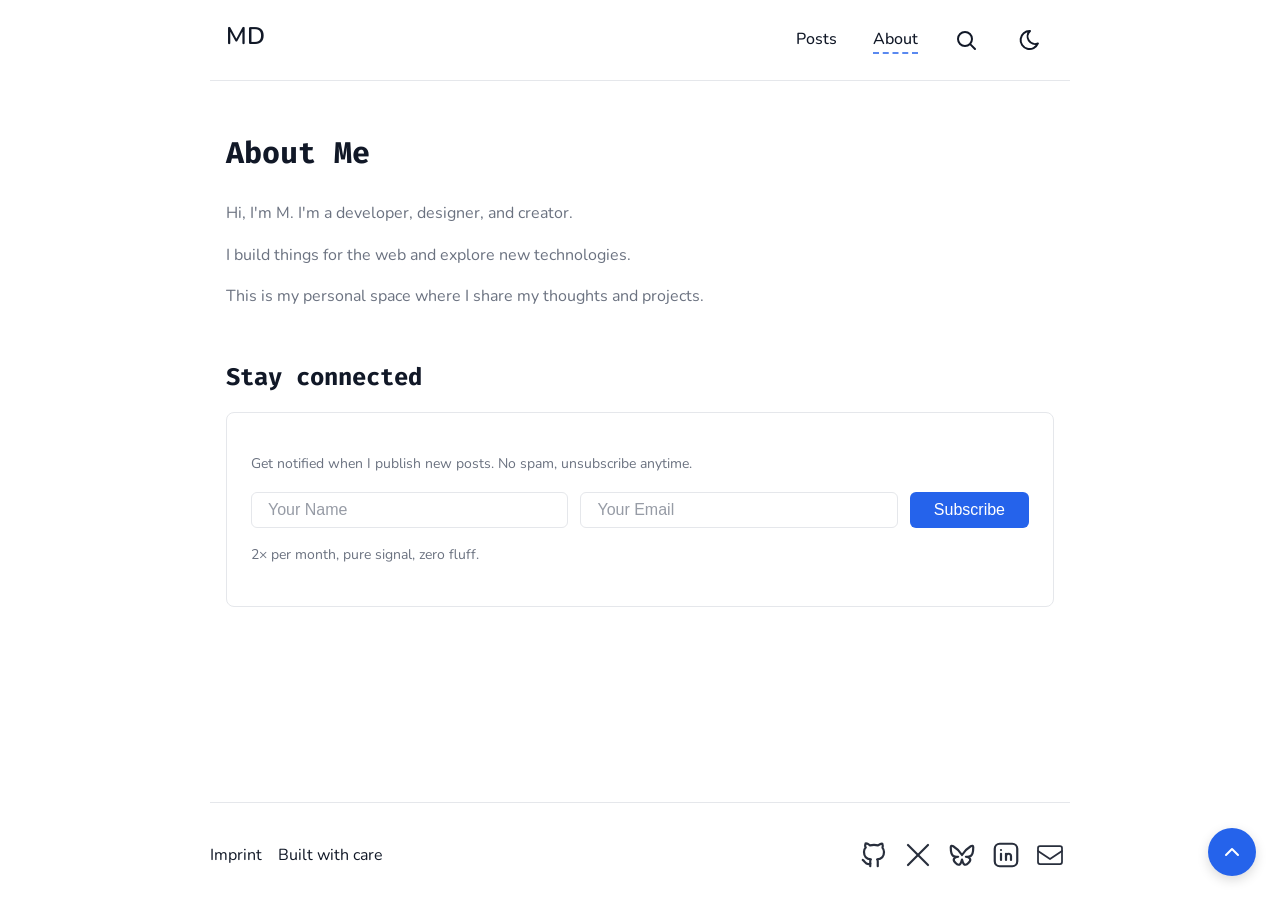
==== commit d5f464ba: "bugfixes, added newsletter form" ====
--- a/about/index.html
+++ b/about/index.html
@@ -76,21 +76,15 @@
             <p>I build things for the web and explore new technologies.</p>
             <p>This is my personal space where I share my thoughts and projects.</p>
         </section>
-
-        <section class="newsletter-section">
-            <h2>Subscribe to my newsletter</h2>
+        <h2>Stay connected</h2>
+        <section class="newsletter-box">
             <p>Get notified when I publish new posts. No spam, unsubscribe anytime.</p>
-            <form
-              action="https://buttondown.com/api/emails/embed-subscribe/markusword"
-              method="post"
-              class="newsletter-form"
-            >
-                <input type="email" name="email" id="bd-email" placeholder="your@email.com" required>
+            <form action="https://buttondown.com/api/emails/embed-subscribe/markusword" method="post" target="_blank" class="newsletter-form">
+                <input type="text" name="name" placeholder="Your Name">
+                <input type="email" name="email" placeholder="Your Email" required>
                 <input type="submit" value="Subscribe">
-                <p class="powered-by">
-                    <a href="https://buttondown.com/refer/markusword" target="_blank">Powered by Buttondown</a>
-                </p>
             </form>
+            <p class="newsletter-note">2× per month, pure signal, zero fluff.</p>
         </section>
     </main>
 
--- a/styles.css
+++ b/styles.css
@@ -970,74 +970,74 @@
     max-width: 860px;
     margin: 0 auto;
     padding: 2rem 0;
-    text-align: center;
-}
-
-.newsletter-section h2 {
-    font-size: 1.5rem;
-    margin-bottom: 0.5rem;
-}
-
-.newsletter-section p {
-    color: var(--text-secondary);
-    margin-bottom: 1.5rem;
+}
+
+.newsletter-box {
+    border: 1px solid var(--border);
+    border-radius: 8px;
+    padding: 1.5rem 1.5rem;
+    margin: 1rem 0 2rem 0;
+}
+
+.newsletter-box p {
+    color: var(--text-secondary);
+    font-size: 0.875rem;
+    margin: 1rem 0;
 }
 
 .newsletter-form {
     display: flex;
-    gap: 8px;
     flex-wrap: wrap;
-    justify-content: center;
-}
-
+    gap: 0.75rem;
+}
+
+.newsletter-form input[type="text"],
 .newsletter-form input[type="email"] {
     flex: 1;
-    min-width: 200px;
-    max-width: 300px;
-    padding: 12px 16px;
+    min-width: 150px;
+    padding: 0.5rem 1rem;
     font-size: 1rem;
     border: 1px solid var(--border);
-    border-radius: 8px;
-    background: var(--bg-secondary);
+    border-radius: 6px;
+    background: var(--bg-primary);
     color: var(--text-primary);
     outline: none;
     transition: border-color 0.2s, box-shadow 0.2s;
 }
 
+.newsletter-form input[type="text"]::placeholder,
+.newsletter-form input[type="email"]::placeholder {
+    color: var(--text-secondary);
+    opacity: 0.7;
+}
+
+.newsletter-form input[type="text"]:focus,
 .newsletter-form input[type="email"]:focus {
     border-color: var(--accent);
-    box-shadow: 0 0 0 3px rgba(37, 99, 235, 0.1);
+    box-shadow: 0 0 0 2px rgba(37, 99, 235, 0.2);
 }
 
 .newsletter-form input[type="submit"] {
-    padding: 12px 24px;
+    padding: 0.5rem 1.5rem;
     font-size: 1rem;
-    font-weight: 600;
+    font-weight: 500;
     border: none;
-    border-radius: 8px;
+    border-radius: 6px;
     background: var(--accent);
     color: white;
     cursor: pointer;
-    transition: background-color 0.2s, transform 0.2s;
+    transition: background-color 0.2s;
+    white-space: nowrap;
 }
 
 .newsletter-form input[type="submit"]:hover {
     background: #1d4ed8;
-    transform: translateY(-1px);
-}
-
-.newsletter-form .powered-by {
+}
+
+.newsletter-form .newsletter-note {
     width: 100%;
-    margin-top: 12px;
     font-size: 0.75rem;
     color: var(--text-secondary);
-}
-
-.newsletter-form .powered-by a {
-    color: var(--text-secondary);
-    text-decoration: underline;
-}
-
-.newsletter-form .powered-by a:hover {
-    color: var(--accent);
-}
+    margin-top: 0.75rem;
+    margin-bottom: 0;
+}
